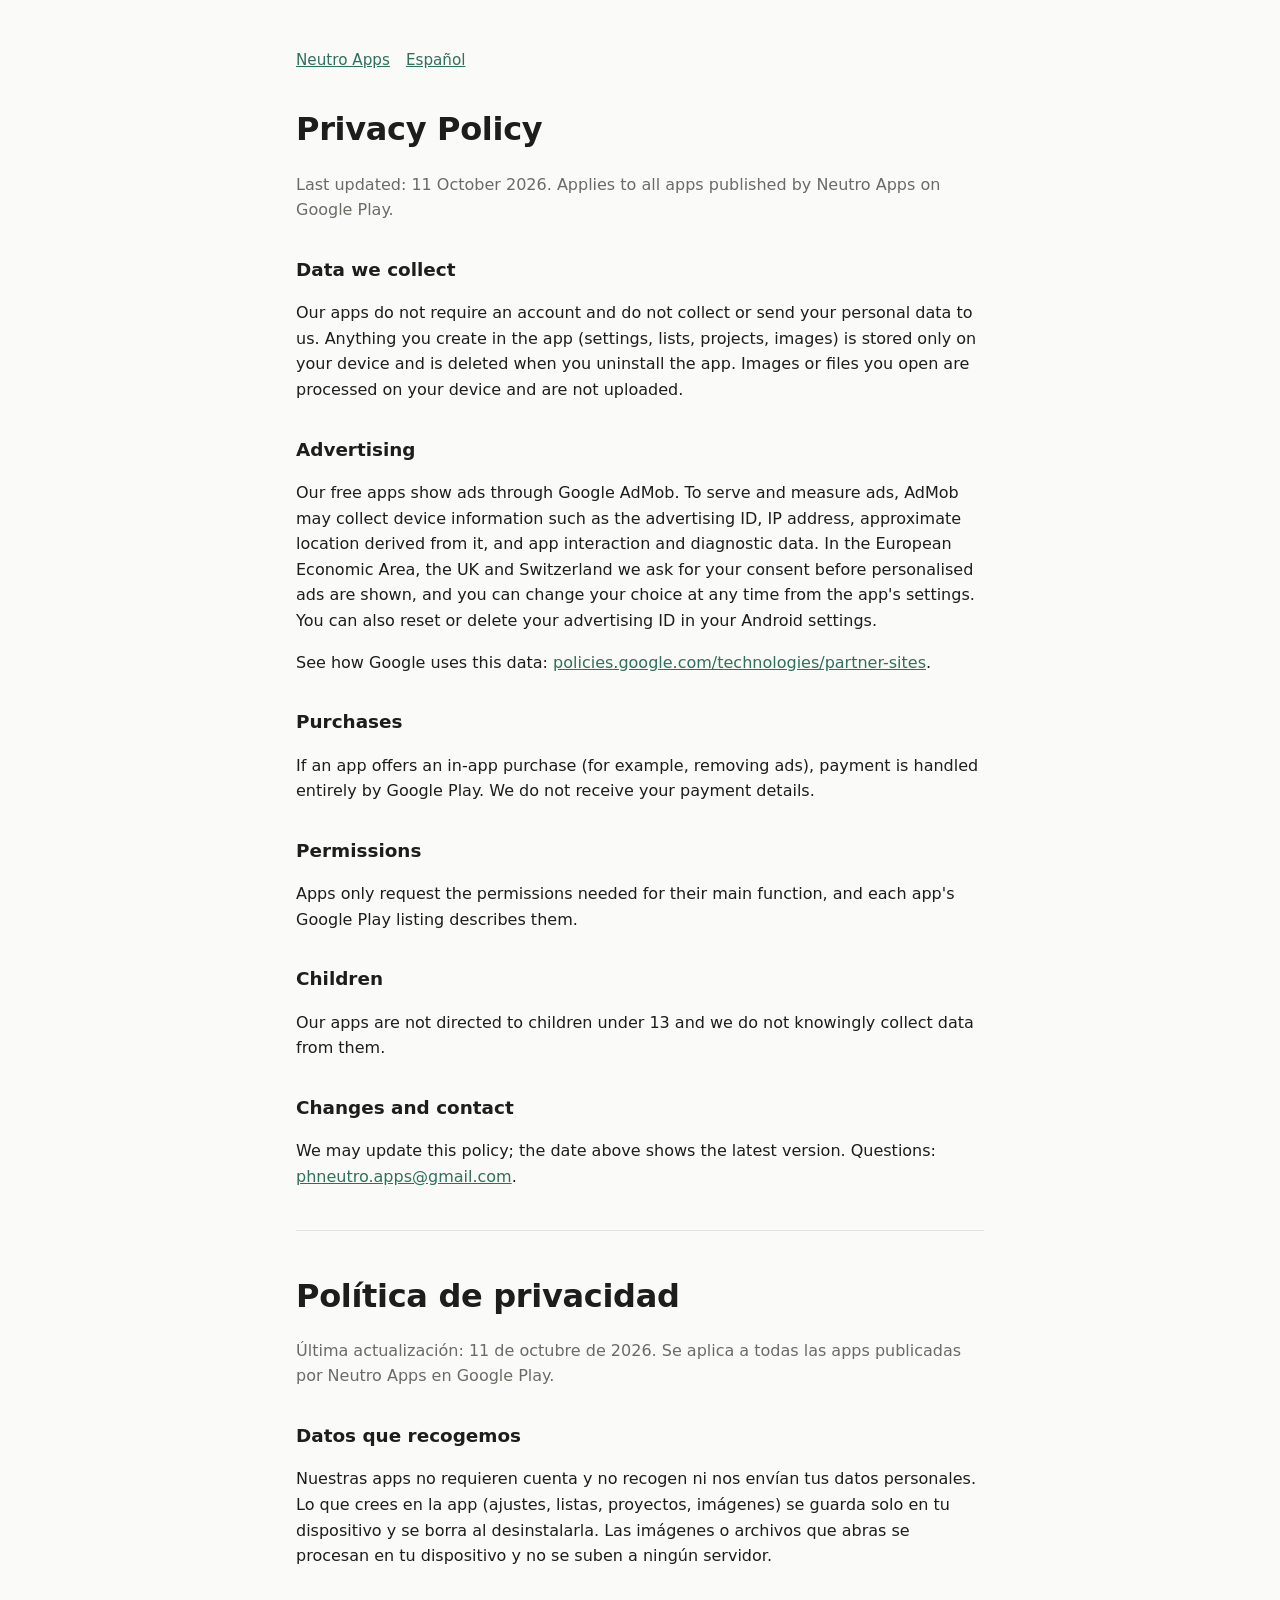
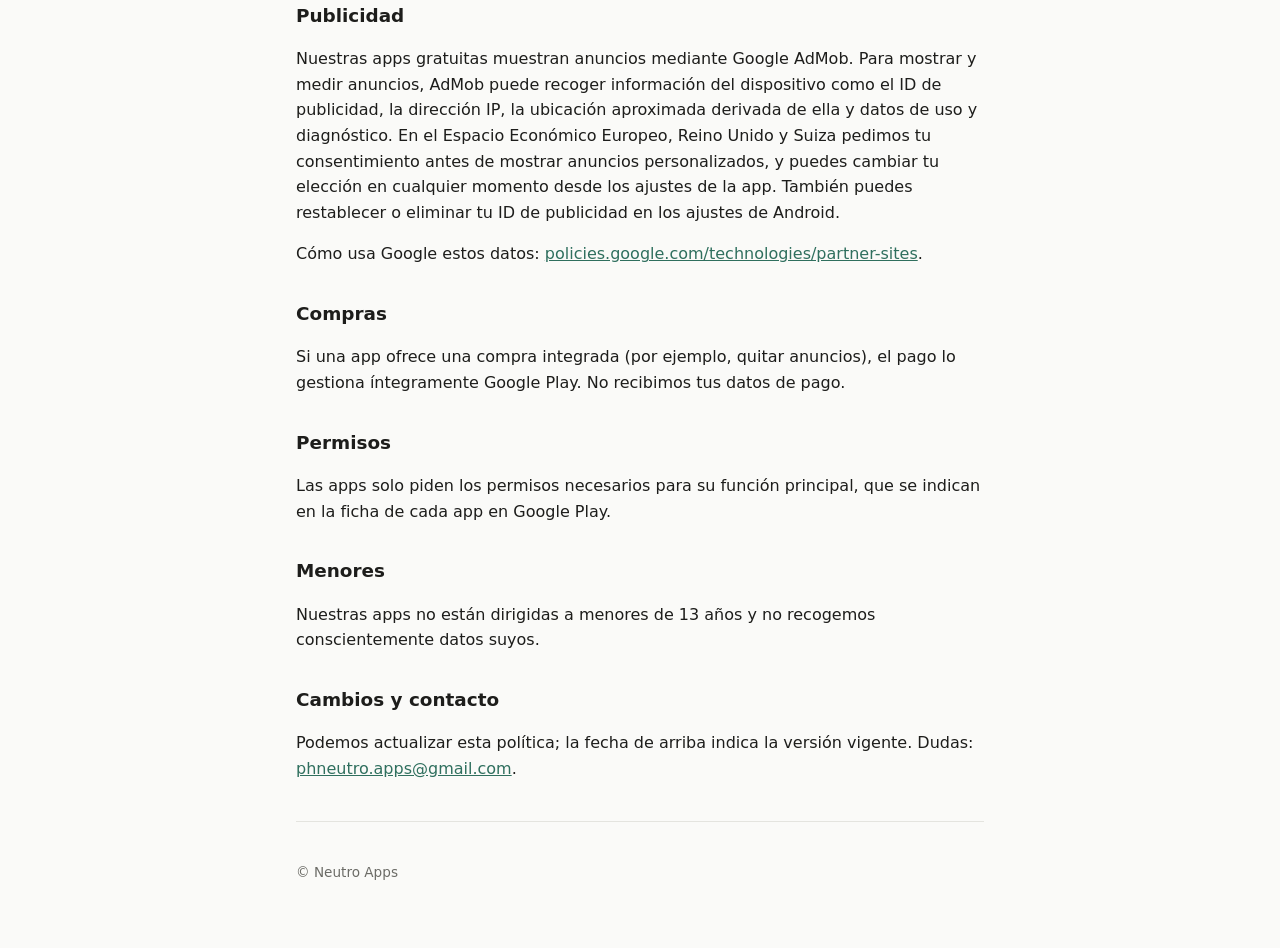
==== privacy.html @ 2b4ebc27 "Add files via upload" ====
<!doctype html>
<html lang="en">
<head>
<meta charset="utf-8">
<meta name="viewport" content="width=device-width,initial-scale=1">
<title>Privacy Policy · Neutro Apps</title>
<link rel="stylesheet" href="style.css">
</head>
<body>
<main>
<nav><a href="./">Neutro Apps</a><a href="#es">Español</a></nav>

<h1>Privacy Policy</h1>
<p class="muted">Last updated: 11 October 2026. Applies to all apps published by Neutro Apps on Google Play.</p>

<h2>Data we collect</h2>
<p>Our apps do not require an account and do not collect or send your personal data to us. Anything you create in the app (settings, lists, projects, images) is stored only on your device and is deleted when you uninstall the app. Images or files you open are processed on your device and are not uploaded.</p>

<h2>Advertising</h2>
<p>Our free apps show ads through Google AdMob. To serve and measure ads, AdMob may collect device information such as the advertising ID, IP address, approximate location derived from it, and app interaction and diagnostic data. In the European Economic Area, the UK and Switzerland we ask for your consent before personalised ads are shown, and you can change your choice at any time from the app's settings. You can also reset or delete your advertising ID in your Android settings.</p>
<p>See how Google uses this data: <a href="https://policies.google.com/technologies/partner-sites">policies.google.com/technologies/partner-sites</a>.</p>

<h2>Purchases</h2>
<p>If an app offers an in-app purchase (for example, removing ads), payment is handled entirely by Google Play. We do not receive your payment details.</p>

<h2>Permissions</h2>
<p>Apps only request the permissions needed for their main function, and each app's Google Play listing describes them.</p>

<h2>Children</h2>
<p>Our apps are not directed to children under 13 and we do not knowingly collect data from them.</p>

<h2>Changes and contact</h2>
<p>We may update this policy; the date above shows the latest version. Questions: <a href="mailto:phneutro.apps@gmail.com">phneutro.apps@gmail.com</a>.</p>

<hr>

<section id="es" lang="es">
<h1>Política de privacidad</h1>
<p class="muted">Última actualización: 11 de octubre de 2026. Se aplica a todas las apps publicadas por Neutro Apps en Google Play.</p>

<h2>Datos que recogemos</h2>
<p>Nuestras apps no requieren cuenta y no recogen ni nos envían tus datos personales. Lo que crees en la app (ajustes, listas, proyectos, imágenes) se guarda solo en tu dispositivo y se borra al desinstalarla. Las imágenes o archivos que abras se procesan en tu dispositivo y no se suben a ningún servidor.</p>

<h2>Publicidad</h2>
<p>Nuestras apps gratuitas muestran anuncios mediante Google AdMob. Para mostrar y medir anuncios, AdMob puede recoger información del dispositivo como el ID de publicidad, la dirección IP, la ubicación aproximada derivada de ella y datos de uso y diagnóstico. En el Espacio Económico Europeo, Reino Unido y Suiza pedimos tu consentimiento antes de mostrar anuncios personalizados, y puedes cambiar tu elección en cualquier momento desde los ajustes de la app. También puedes restablecer o eliminar tu ID de publicidad en los ajustes de Android.</p>
<p>Cómo usa Google estos datos: <a href="https://policies.google.com/technologies/partner-sites?hl=es">policies.google.com/technologies/partner-sites</a>.</p>

<h2>Compras</h2>
<p>Si una app ofrece una compra integrada (por ejemplo, quitar anuncios), el pago lo gestiona íntegramente Google Play. No recibimos tus datos de pago.</p>

<h2>Permisos</h2>
<p>Las apps solo piden los permisos necesarios para su función principal, que se indican en la ficha de cada app en Google Play.</p>

<h2>Menores</h2>
<p>Nuestras apps no están dirigidas a menores de 13 años y no recogemos conscientemente datos suyos.</p>

<h2>Cambios y contacto</h2>
<p>Podemos actualizar esta política; la fecha de arriba indica la versión vigente. Dudas: <a href="mailto:phneutro.apps@gmail.com">phneutro.apps@gmail.com</a>.</p>
</section>

<hr>
<footer>© Neutro Apps</footer>
</main>
</body>
</html>
---- style.css ----
:root{--bg:#fafaf8;--fg:#1d1d1b;--muted:#6b6b66;--line:#e4e4df;--accent:#2f6f5e}
@media (prefers-color-scheme:dark){:root{--bg:#141413;--fg:#ececea;--muted:#a3a39d;--line:#2c2c2a;--accent:#7fc4ae}}
*{box-sizing:border-box}
body{margin:0;background:var(--bg);color:var(--fg);font:16px/1.6 system-ui,-apple-system,"Segoe UI",Roboto,sans-serif}
main{max-width:720px;margin:0 auto;padding:48px 16px 64px}
h1{font-size:2rem;margin:0 0 .25rem;letter-spacing:-.01em}
h2{font-size:1.15rem;margin:2rem 0 .5rem}
p,li{color:var(--fg)}
.muted{color:var(--muted)}
a{color:var(--accent)}
nav{display:flex;gap:16px;margin:0 0 32px;font-size:.95rem}
hr{border:0;border-top:1px solid var(--line);margin:40px 0}
footer{color:var(--muted);font-size:.85rem}
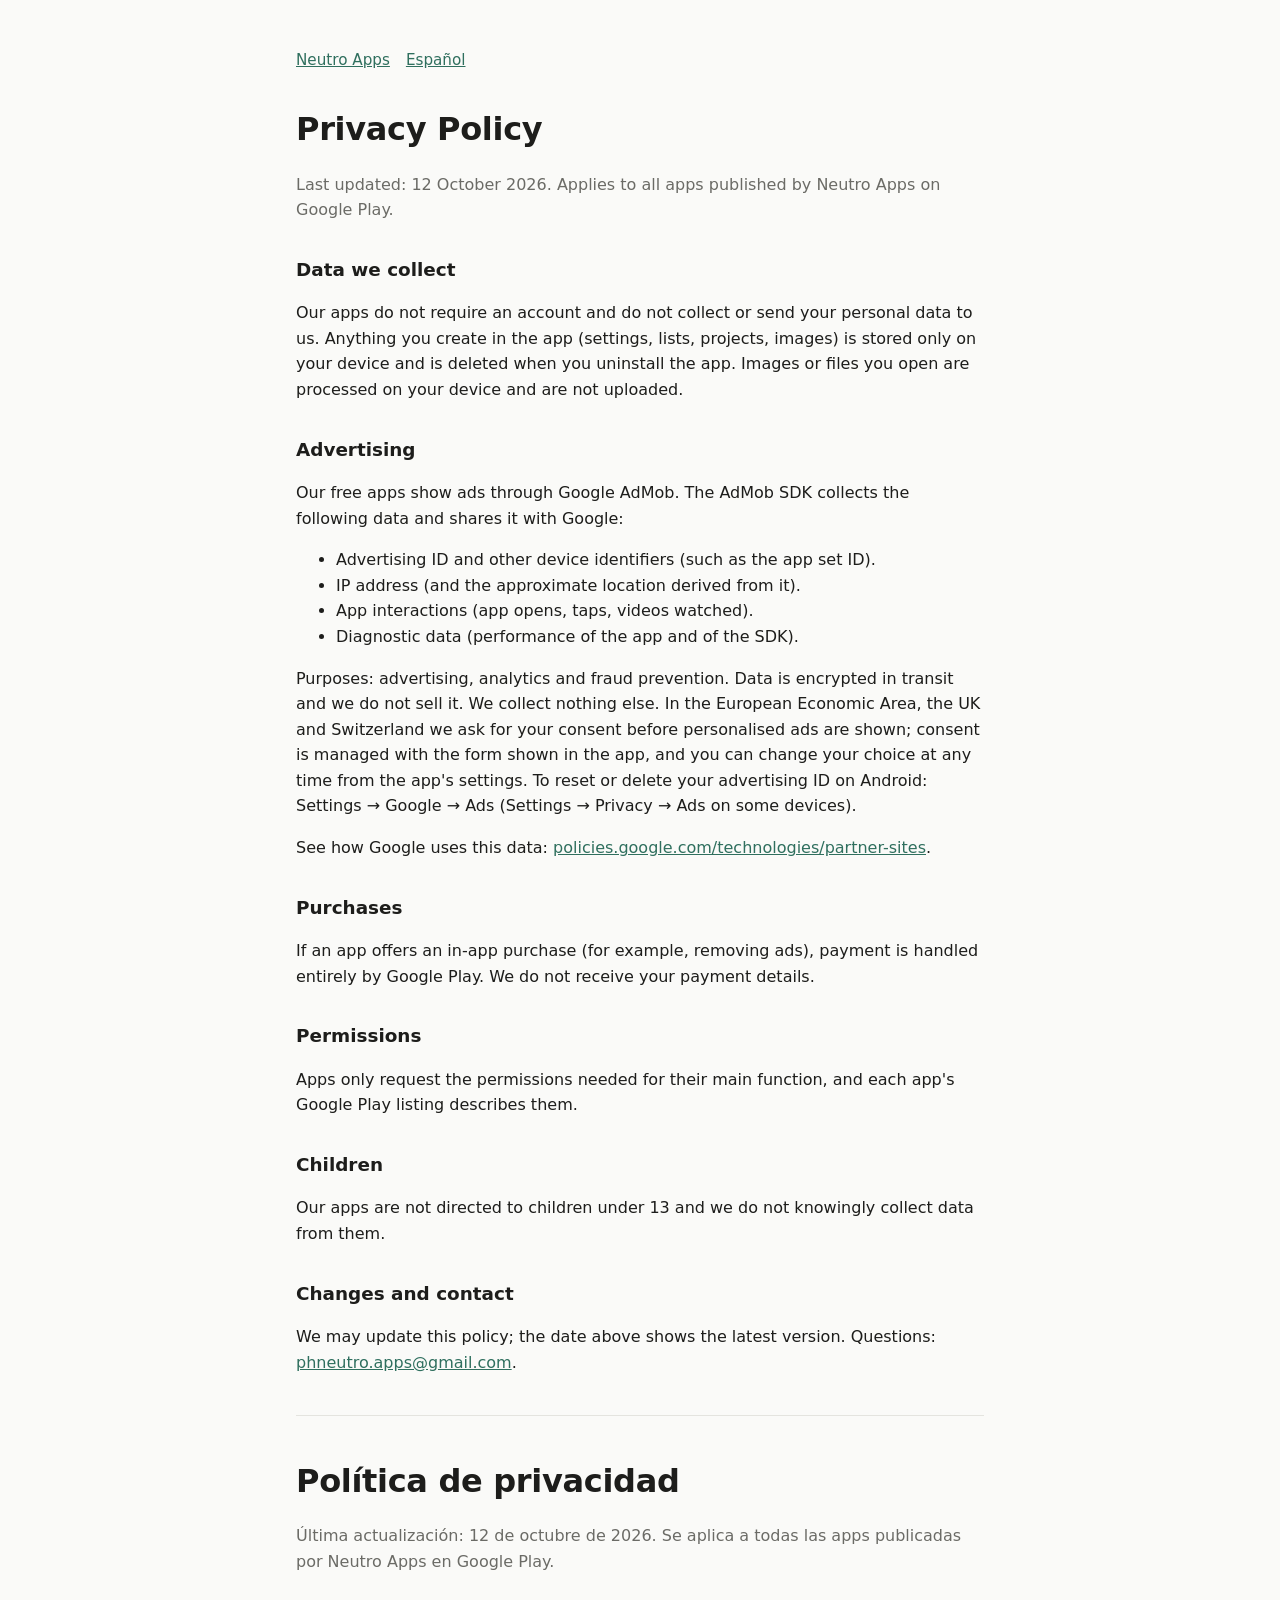
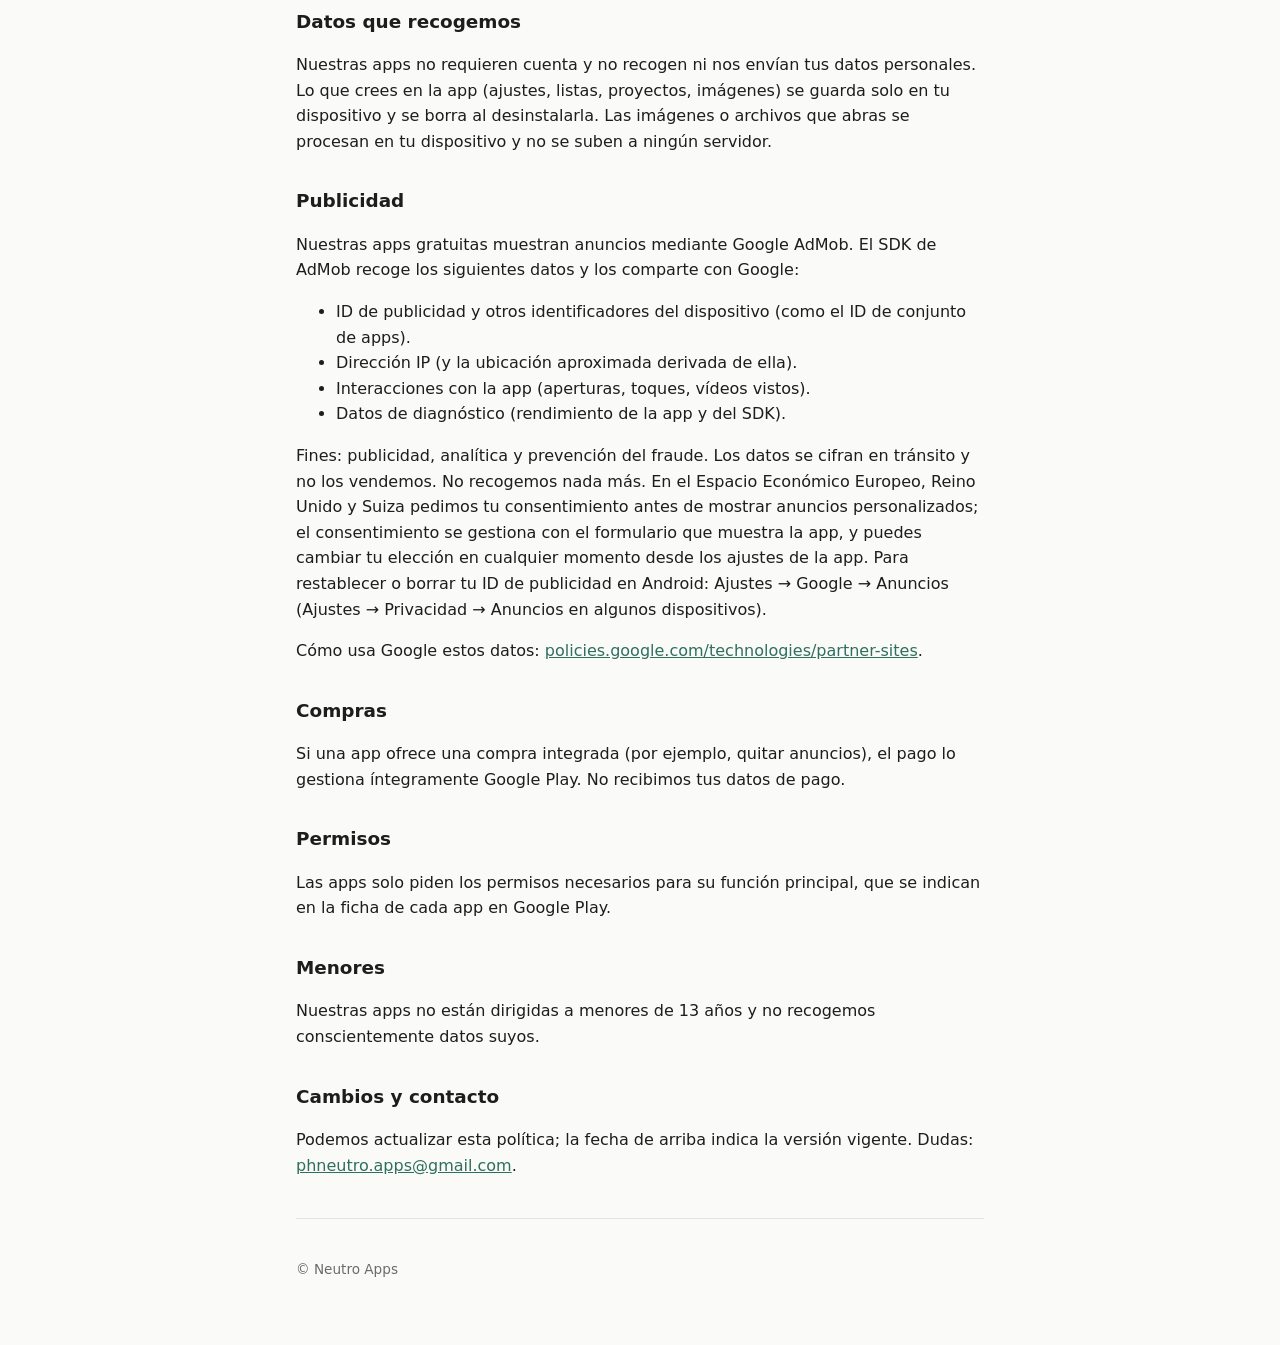
==== commit 99dbba91: "Política de privacidad con las categorías de datos de AdMob; app-ads.txt sin espacios iniciales" ====
--- a/privacy.html
+++ b/privacy.html
@@ -11,13 +11,20 @@
 <nav><a href="./">Neutro Apps</a><a href="#es">Español</a></nav>
 
 <h1>Privacy Policy</h1>
-<p class="muted">Last updated: 11 October 2026. Applies to all apps published by Neutro Apps on Google Play.</p>
+<p class="muted">Last updated: 12 October 2026. Applies to all apps published by Neutro Apps on Google Play.</p>
 
 <h2>Data we collect</h2>
 <p>Our apps do not require an account and do not collect or send your personal data to us. Anything you create in the app (settings, lists, projects, images) is stored only on your device and is deleted when you uninstall the app. Images or files you open are processed on your device and are not uploaded.</p>
 
 <h2>Advertising</h2>
-<p>Our free apps show ads through Google AdMob. To serve and measure ads, AdMob may collect device information such as the advertising ID, IP address, approximate location derived from it, and app interaction and diagnostic data. In the European Economic Area, the UK and Switzerland we ask for your consent before personalised ads are shown, and you can change your choice at any time from the app's settings. You can also reset or delete your advertising ID in your Android settings.</p>
+<p>Our free apps show ads through Google AdMob. The AdMob SDK collects the following data and shares it with Google:</p>
+<ul>
+<li>Advertising ID and other device identifiers (such as the app set ID).</li>
+<li>IP address (and the approximate location derived from it).</li>
+<li>App interactions (app opens, taps, videos watched).</li>
+<li>Diagnostic data (performance of the app and of the SDK).</li>
+</ul>
+<p>Purposes: advertising, analytics and fraud prevention. Data is encrypted in transit and we do not sell it. We collect nothing else. In the European Economic Area, the UK and Switzerland we ask for your consent before personalised ads are shown; consent is managed with the form shown in the app, and you can change your choice at any time from the app's settings. To reset or delete your advertising ID on Android: Settings → Google → Ads (Settings → Privacy → Ads on some devices).</p>
 <p>See how Google uses this data: <a href="https://policies.google.com/technologies/partner-sites">policies.google.com/technologies/partner-sites</a>.</p>
 
 <h2>Purchases</h2>
@@ -36,13 +43,20 @@
 
 <section id="es" lang="es">
 <h1>Política de privacidad</h1>
-<p class="muted">Última actualización: 11 de octubre de 2026. Se aplica a todas las apps publicadas por Neutro Apps en Google Play.</p>
+<p class="muted">Última actualización: 12 de octubre de 2026. Se aplica a todas las apps publicadas por Neutro Apps en Google Play.</p>
 
 <h2>Datos que recogemos</h2>
 <p>Nuestras apps no requieren cuenta y no recogen ni nos envían tus datos personales. Lo que crees en la app (ajustes, listas, proyectos, imágenes) se guarda solo en tu dispositivo y se borra al desinstalarla. Las imágenes o archivos que abras se procesan en tu dispositivo y no se suben a ningún servidor.</p>
 
 <h2>Publicidad</h2>
-<p>Nuestras apps gratuitas muestran anuncios mediante Google AdMob. Para mostrar y medir anuncios, AdMob puede recoger información del dispositivo como el ID de publicidad, la dirección IP, la ubicación aproximada derivada de ella y datos de uso y diagnóstico. En el Espacio Económico Europeo, Reino Unido y Suiza pedimos tu consentimiento antes de mostrar anuncios personalizados, y puedes cambiar tu elección en cualquier momento desde los ajustes de la app. También puedes restablecer o eliminar tu ID de publicidad en los ajustes de Android.</p>
+<p>Nuestras apps gratuitas muestran anuncios mediante Google AdMob. El SDK de AdMob recoge los siguientes datos y los comparte con Google:</p>
+<ul>
+<li>ID de publicidad y otros identificadores del dispositivo (como el ID de conjunto de apps).</li>
+<li>Dirección IP (y la ubicación aproximada derivada de ella).</li>
+<li>Interacciones con la app (aperturas, toques, vídeos vistos).</li>
+<li>Datos de diagnóstico (rendimiento de la app y del SDK).</li>
+</ul>
+<p>Fines: publicidad, analítica y prevención del fraude. Los datos se cifran en tránsito y no los vendemos. No recogemos nada más. En el Espacio Económico Europeo, Reino Unido y Suiza pedimos tu consentimiento antes de mostrar anuncios personalizados; el consentimiento se gestiona con el formulario que muestra la app, y puedes cambiar tu elección en cualquier momento desde los ajustes de la app. Para restablecer o borrar tu ID de publicidad en Android: Ajustes → Google → Anuncios (Ajustes → Privacidad → Anuncios en algunos dispositivos).</p>
 <p>Cómo usa Google estos datos: <a href="https://policies.google.com/technologies/partner-sites?hl=es">policies.google.com/technologies/partner-sites</a>.</p>
 
 <h2>Compras</h2>
